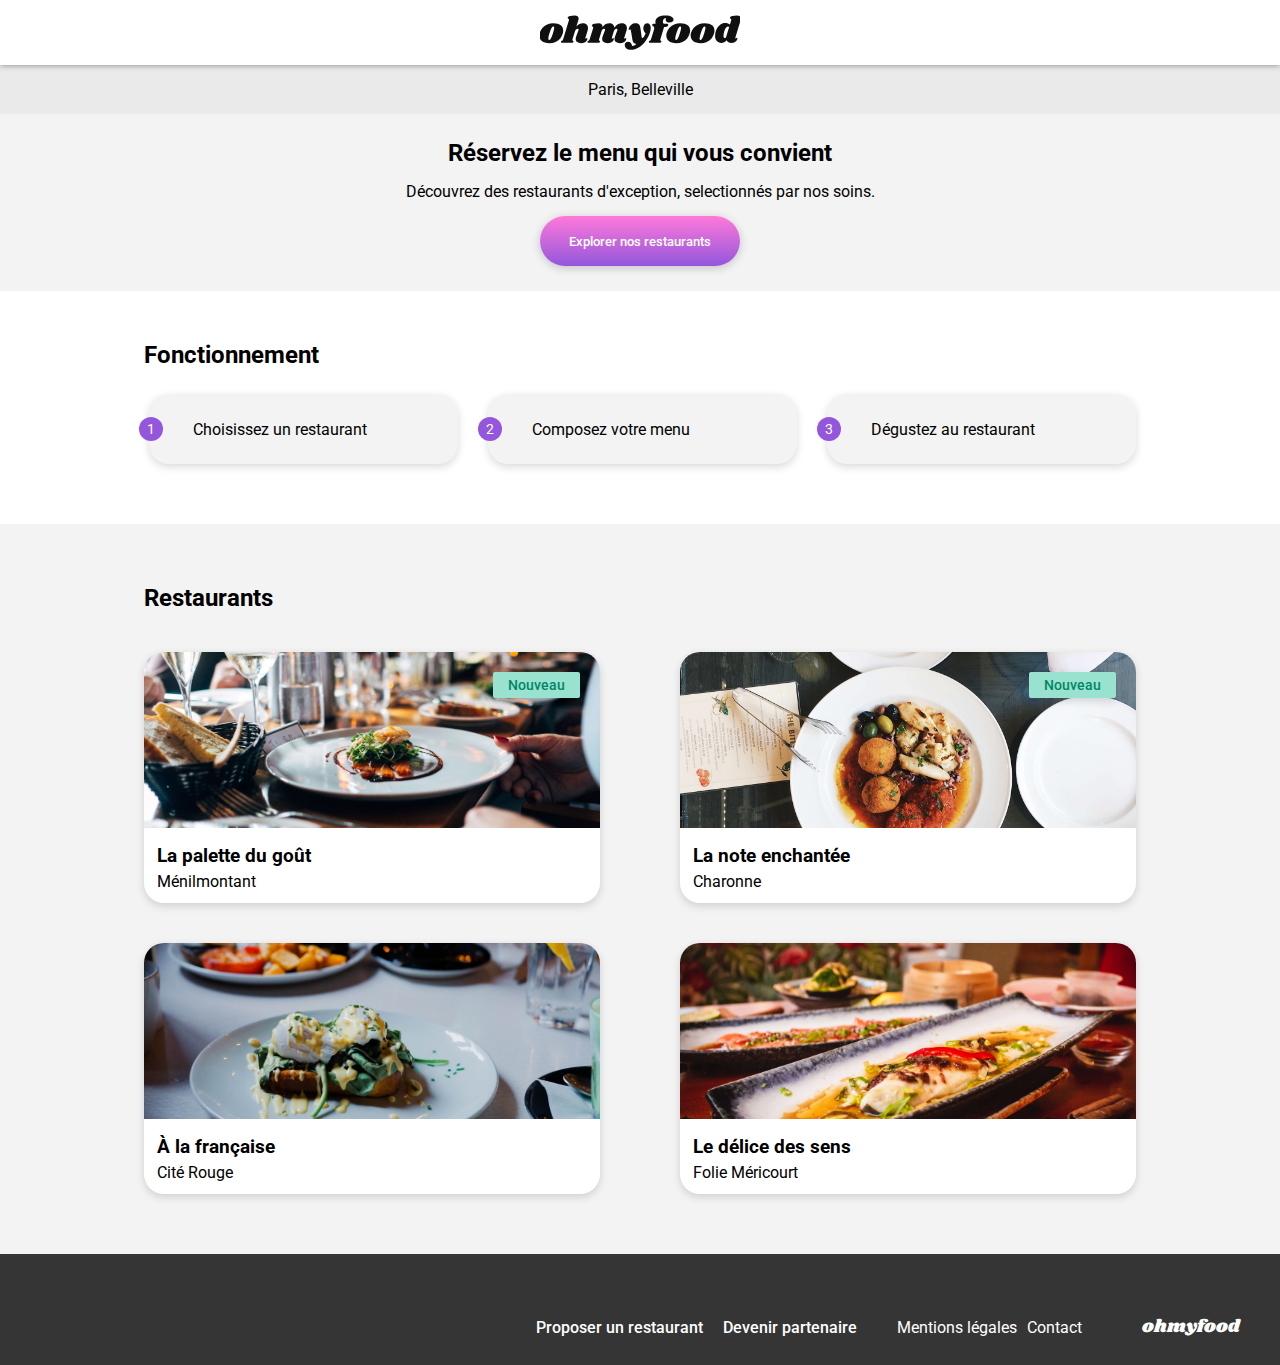
==== index.html @ 6a89c832 "progress on restaurant's page - Integrated menu - Integrated menu checkbox + animation - Integrated " ====
<!DOCTYPE html>
<html lang="fr" title="Ohmyfood">
    <head>
        <meta charset="utf-8">
        <title>ohmyfood</title>
        <meta name="viewport" content="width=device-width, initial-scale=1">
        <link href="https://fonts.googleapis.com/css2?family=Roboto:wght@100;400;700&family=Shrikhand&display=swap" rel="stylesheet">
        <link rel="stylesheet" href="https://cdnjs.cloudflare.com/ajax/libs/font-awesome/6.2.1/css/all.min.css"
        integrity="sha512-MV7K8+y+gLIBoVD59lQIYicR65iaqukzvf/nwasF0nqhPay5w/9lJmVM2hMDcnK1OnMGCdVK+iQrJ7lzPJQd1w=="
        crossorigin="anonymous" referrerpolicy="no-referrer" />
        <link rel="stylesheet" href="assets/css/homepage_style.css">
    </head>

    <body>
        <header class="header">
            <div class="header__logoContainer">
                <img class="header__logo" src="assets/images/logo/ohmyfood@2x.svg">
            </div>
            <p class="header__location"><i class="fa-solid fa-location-dot"></i> Paris, Belleville</p>
        </header>
        <main>
            <section class="onboarding">
                <h2>Réservez le menu qui vous convient</h2>
                <p>Découvrez des restaurants d'exception, selectionnés par nos soins.</p>
                <button>Explorer nos restaurants</button>
            </section>
            <section class="tutorial">
                <h2>Fonctionnement</h2>
                <div class="tutorial__cardContainer">
                    <div class="tutorial__card">
                        <span><p>1</p></span>
                        <i class="tutorial__card__icon fa-solid fa-mobile-screen-button"></i>Choisissez un restaurant
                    </div>
                    <div class="tutorial__card">
                        <span><p>2</p></span>
                        <i class="tutorial__card__icon fa-solid fa-list"></i>Composez votre menu
                    </div>
                    <div class="tutorial__card">
                        <span><p>3</p></span>
                        <i class="tutorial__card__icon fa-solid fa-store tutorial__card__icon--color"></i>Dégustez au restaurant
                    </div>
                </div>
            </section>
            <section class="restaurants">
                <div class="restaurants__main">
                    <h2>Restaurants</h2>
                    <div class="restaurants__cardContainer">
                        <article class="restaurants__card">
                            <a href="restaurant-palette-du-goût.html">
                                <span class="restaurants__card__new"><p>Nouveau</p></span>
                                <img src="assets/images/restaurants/jay-wennington-N_Y88TWmGwA-unsplash.jpg" alt="">
                                <div class="restaurants__card__content">
                                    <h3>La palette du goût</h3>
                                    <p>Ménilmontant</p>
                                </div>                   
                        </a>
                        <div class="restaurants__card__heart">
                            <span class="restaurants__card__heart__outline fa-regular fa-heart"></span>
                            <span class="restaurants__card__heart__filled fa-solid fa-heart"></span>
                        </div>  
                        </article>
                        <article class="restaurants__card">
                            <a href="#">
                                <span class="restaurants__card__new"><p>Nouveau</p></span>
                                <img src="assets/images/restaurants/stil-u2Lp8tXIcjw-unsplash.jpg" alt="">
                                <div class="restaurants__card__content">
                                    <h3>La note enchantée</h3>
                                    <p>Charonne</p>
                                </div>
                            </a>
                            <div class="restaurants__card__heart">
                                <span class="restaurants__card__heart__outline fa-regular fa-heart"></span>
                                <span class="restaurants__card__heart__filled fa-solid fa-heart"></span>
                            </div>                        
                        </article>
                        <article class="restaurants__card">
                            <a href="#">
                                <img src="assets/images/restaurants/toa-heftiba-DQKerTsQwi0-unsplash.jpg" alt="">
                                <div class="restaurants__card__content">
                                    <h3>À la française</h3>
                                    <p>Cité Rouge</p>
                                </div>
                            </a>
                            <div class="restaurants__card__heart">
                                <span class="restaurants__card__heart__outline fa-regular fa-heart"></span>
                                <span class="restaurants__card__heart__filled fa-solid fa-heart"></span>
                            </div>                        
                        </article>
                        <article class="restaurants__card">
                            <a href="#">
                                    <img src="assets/images/restaurants/louis-hansel-shotsoflouis-qNBGVyOCY8Q-unsplash.jpg" alt="">
                                    <div class="restaurants__card__content">
                                        <h3>Le délice des sens</h3>
                                        <p>Folie Méricourt</p>
                                    </div>
                                </a>
                                <div class="restaurants__card__heart">
                                    <span class="restaurants__card__heart__outline fa-regular fa-heart"></span>
                                    <span class="restaurants__card__heart__filled fa-solid fa-heart"></span>
                                </div>
                        </article>
                    </div>
                </div>
            </section>
            <footer class="footer">
                <h3>ohmyfood</h3>
                <div class="footer__textContainer">
                    <p class="p--heavier"><i class="fa-solid fa-utensils"></i>Proposer un restaurant</p>
                    <p class="p--heavier"><i class="fa-solid fa-handshake-angle"></i>Devenir partenaire</p>
                </div>
                <div class="footer__textContainer">
                    <p>Mentions légales</p>
                    <p>Contact</p>
                </div>
            </footer>
        </main>
    </body>
</html>
---- assets/css/homepage_style.css ----
* {
  margin: 0px;
  padding: 0px;
  font-family: "Roboto", sans-serif;
  scroll-behavior: smooth;
}

a {
  text-decoration: none;
  color: black;
}

.header {
  background: #eaeaea;
}
.header__logoContainer {
  display: flex;
  justify-content: center;
  width: 100%;
  background: white;
  filter: drop-shadow(0px 0px 3px gray);
}
.header__logo {
  object-fit: cover;
  padding: 15px 0px;
  width: 200px;
  height: 35px;
}
.header__location {
  width: 100%;
  padding: 15px 0px;
  font-size: 16px;
  text-align: center;
}
.header__image {
  width: 100%;
  height: 250px;
  object-fit: cover;
}

.footer {
  display: flex;
  flex-direction: column;
  justify-content: flex-start;
  align-items: flex-start;
  padding: 20px;
  gap: 5px;
  background-color: #353535;
  color: white;
}
.footer h3 {
  font-family: "Shrikhand", serif;
  font-size: 18px;
  font-weight: 100;
}
.footer__textContainer {
  display: flex;
  flex-direction: column;
  gap: 5px;
}
.footer p {
  font-size: 16px;
  margin-bottom: 5px;
}
.footer .p--heavier {
  font-weight: 500;
}
.footer .fa-solid {
  width: 20px;
  font-size: 16px;
  margin-right: 10px;
}
@media screen and (min-width: 1024px) {
  .footer {
    flex-direction: row;
    justify-content: flex-end;
    align-items: center;
    padding-top: 60px;
    gap: 40px;
  }
  .footer h3 {
    order: 1;
    padding: 0px 20px 5px 20px;
  }
  .footer__textContainer {
    display: flex;
    flex-direction: row;
    gap: 10px;
  }
}

.onboarding {
  display: flex;
  flex-direction: column;
  justify-content: center;
  align-items: center;
  padding: 25px;
  gap: 15px;
  text-align: center;
  background: #F3F3F3;
}

button {
  user-select: none;
  height: 50px;
  width: 200px;
  color: white;
  font-weight: 500;
  background: linear-gradient(0deg, #9356DC 0%, #FF79DA 100%);
  box-shadow: 0px 2px 10px 0px rgba(0, 0, 0, 0.2);
  border: none;
  border-radius: 50px;
  transition: all 0.3s ease-in-out;
}
button:hover {
  filter: brightness(110%);
  box-shadow: 0px 4px 5px 2px rgba(0, 0, 0, 0.2);
}

.tutorial {
  display: flex;
  flex-direction: column;
  justify-content: center;
  align-items: flex-start;
  padding: 20px;
  margin-top: 30px;
  gap: 25px;
}
.tutorial__card {
  width: 100%;
  height: 70px;
  border-radius: 20px;
  animation-name: animation-slideFromLeft;
  animation-duration: 2s;
  display: flex;
  flex-direction: row;
  justify-content: flex-start;
  align-items: center;
  margin-left: 5px;
  gap: 10px;
  background-color: #F3F3F3;
  box-shadow: 0px 3px 8px 0px rgba(0, 0, 0, 0.15);
}
@keyframes animation-slideFromLeft {
  0% {
    transform: translateX(-200px);
    opacity: 0;
  }
  50% {
    transform: translateX(0px);
  }
  100% {
    opacity: 1;
  }
}
.tutorial__card span {
  transform: translate(-10px, 0px);
  background-color: #9356DC;
  width: 24px;
  height: 24px;
  border-radius: 100px;
}
.tutorial__card p {
  position: absolute;
  transform: translate(8px, 4px);
  font-size: 14px;
  color: white;
}
.tutorial__card__icon {
  color: grey;
}
.tutorial__card__icon--color {
  color: #9356DC;
}
.tutorial__cardContainer {
  display: flex;
  flex-direction: column;
  justify-content: center;
  align-items: flex-start;
  width: 100%;
  gap: 25px;
}
@media screen and (min-width: 1024px) {
  .tutorial {
    justify-content: center;
    align-items: center;
  }
  .tutorial h2 {
    width: 80%;
  }
  .tutorial__cardContainer {
    flex-direction: row;
    width: 80%;
  }
}

.restaurants {
  display: flex;
  flex-direction: column;
  justify-content: center;
  padding: 60px 20px;
  gap: 20px;
  margin-top: 40px;
  background-color: #F3F3F3;
}
.restaurants__cardContainer {
  display: flex;
  flex-direction: column;
  justify-content: center;
  margin-top: 20px;
  gap: 18px;
}
.restaurants__card {
  width: 100%;
  height: 70px;
  border-radius: 20px;
  display: flex;
  flex-direction: row;
  height: 251px;
  background-color: white;
  box-shadow: 0px 3px 8px 0px rgba(0, 0, 0, 0.15);
}
.restaurants__card a {
  width: 100%;
}
.restaurants__card img {
  object-fit: cover;
  border-radius: 20px 20px 0 0;
  height: 70%;
  width: 100%;
  transition: all 0.3s;
}
.restaurants__card__content {
  display: flex;
  flex-direction: column;
  justify-content: flex-start;
  gap: 5px;
  padding: 13px;
}
.restaurants__card__heart {
  position: relative;
  height: 50px;
  font-size: 25px;
  text-align: center;
  right: 55px;
  top: 190px;
}
.restaurants__card__heart__outline {
  position: absolute;
  width: 50px;
  top: 12px;
  left: 0;
  opacity: 1;
  transition: opacity 1s;
}
.restaurants__card__heart__filled {
  position: absolute;
  width: 50px;
  top: 12px;
  left: 0;
  background: linear-gradient(0deg, #FF79DA 0%, #9356DC 100%);
  background-clip: text;
  -webkit-background-clip: text;
  -webkit-text-fill-color: transparent;
  opacity: 0;
  transition: opacity 0.5s;
}
.restaurants__card__heart:hover .restaurants__card__heart__outline {
  opacity: 0;
}
.restaurants__card__heart:hover .restaurants__card__heart__filled {
  opacity: 1;
}
.restaurants__card__new {
  position: relative;
  display: flex;
  justify-content: flex-end;
  top: 20px;
  right: 20px;
  width: 100%;
  height: 0px;
}
.restaurants__card__new p {
  padding: 5px 15px;
  position: absolute;
  font-size: 14px;
  font-weight: 500;
  border-radius: 2px;
  color: #008766;
  background-color: #99E2D0;
  box-shadow: 0px 3px 8px 0px rgba(0, 0, 0, 0.15);
}
@media screen and (min-width: 1024px) {
  .restaurants {
    align-items: center;
  }
  .restaurants__main {
    display: flex;
    flex-direction: column;
    align-items: center;
    width: 100%;
    gap: 20px;
  }
  .restaurants h2 {
    width: 80%;
  }
  .restaurants__cardContainer {
    display: grid;
    grid-template-columns: 1fr 1fr;
    grid-template-rows: 251px 251px;
    gap: 40px 80px;
    width: 80%;
  }
}/*# sourceMappingURL=homepage_style.css.map */
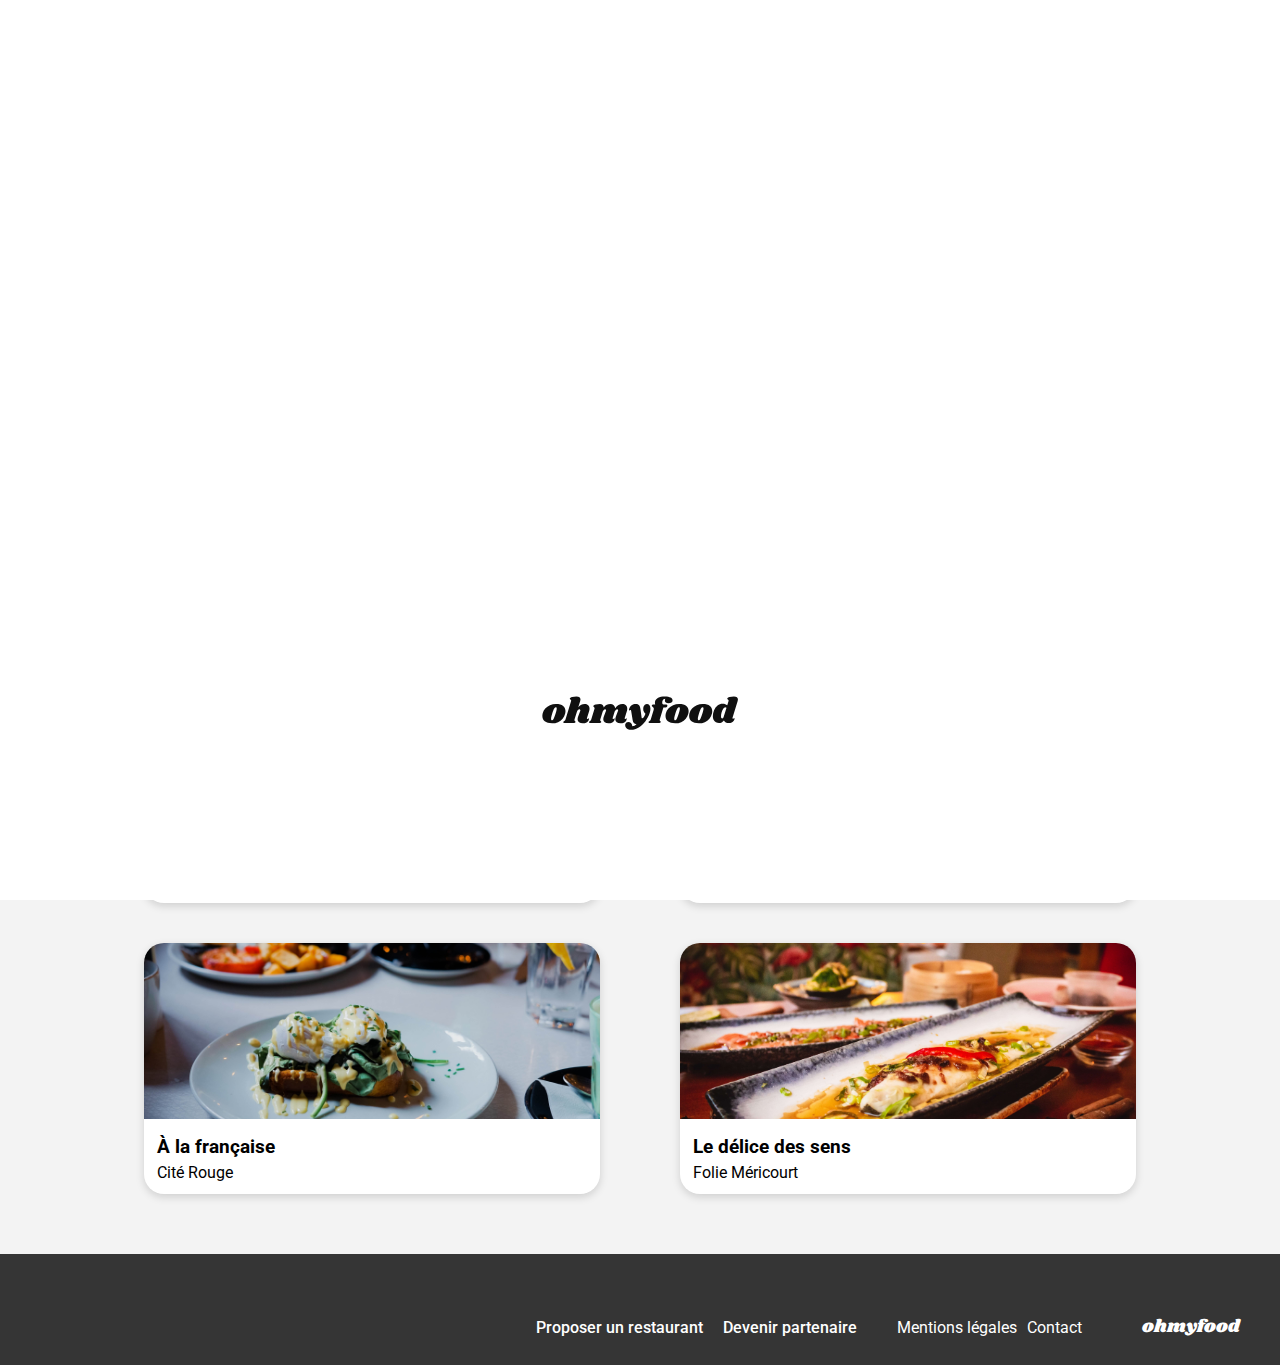
==== commit e6836ae8: "added loader on homepage" ====
--- a/index.html
+++ b/index.html
@@ -12,13 +12,19 @@
     </head>
 
     <body>
+        <div class="loader">
+            <i class="fa-solid fa-circle-notch loader__icon"></i>
+            <i class="fa-solid fa-utensils loader__icon loader__icon--little"></i>
+            <img class="loader__logo" src="assets/images/logo/ohmyfood@2x.svg">
+        </div>
         <header class="header">
             <div class="header__logoContainer">
-                <img class="header__logo" src="assets/images/logo/ohmyfood@2x.svg">
+                <img class="header__logo" src="assets/images/logo/ohmyfood@2x.svg" alt="Le Logo Ohmyfood">
             </div>
             <p class="header__location"><i class="fa-solid fa-location-dot"></i> Paris, Belleville</p>
         </header>
         <main>
+            
             <section class="onboarding">
                 <h2>Réservez le menu qui vous convient</h2>
                 <p>Découvrez des restaurants d'exception, selectionnés par nos soins.</p>
@@ -46,9 +52,10 @@
                     <h2>Restaurants</h2>
                     <div class="restaurants__cardContainer">
                         <article class="restaurants__card">
-                            <a href="restaurant-palette-du-goût.html">
-                                <span class="restaurants__card__new"><p>Nouveau</p></span>
-                                <img src="assets/images/restaurants/jay-wennington-N_Y88TWmGwA-unsplash.jpg" alt="">
+                            <a href="restaurant-la-palette-du-gout.html">
+                                <div class="restaurants__card__new"><p>Nouveau</p></div>
+                                <img src="assets/images/restaurants/jay-wennington-N_Y88TWmGwA-unsplash.jpg"  
+                                alt="Un plat minimaliste au menu de la palette du goût">
                                 <div class="restaurants__card__content">
                                     <h3>La palette du goût</h3>
                                     <p>Ménilmontant</p>
@@ -60,9 +67,9 @@
                         </div>  
                         </article>
                         <article class="restaurants__card">
-                            <a href="#">
-                                <span class="restaurants__card__new"><p>Nouveau</p></span>
-                                <img src="assets/images/restaurants/stil-u2Lp8tXIcjw-unsplash.jpg" alt="">
+                            <a href="restaurant-la-note-enchantee.html">
+                                <div class="restaurants__card__new"><p>Nouveau</p></div>
+                                <img src="assets/images/restaurants/stil-u2Lp8tXIcjw-unsplash.jpg" alt="Un plat au menu de La Note Enchantée">
                                 <div class="restaurants__card__content">
                                     <h3>La note enchantée</h3>
                                     <p>Charonne</p>
@@ -74,8 +81,8 @@
                             </div>                        
                         </article>
                         <article class="restaurants__card">
-                            <a href="#">
-                                <img src="assets/images/restaurants/toa-heftiba-DQKerTsQwi0-unsplash.jpg" alt="">
+                            <a href="restaurant-a-la-francaise.html">
+                                <img src="assets/images/restaurants/toa-heftiba-DQKerTsQwi0-unsplash.jpg" alt="Une entrée servie au restaurant À la française">
                                 <div class="restaurants__card__content">
                                     <h3>À la française</h3>
                                     <p>Cité Rouge</p>
@@ -87,8 +94,8 @@
                             </div>                        
                         </article>
                         <article class="restaurants__card">
-                            <a href="#">
-                                    <img src="assets/images/restaurants/louis-hansel-shotsoflouis-qNBGVyOCY8Q-unsplash.jpg" alt="">
+                            <a href="restaurant-le-delice-des-sens.html">
+                                    <img src="assets/images/restaurants/louis-hansel-shotsoflouis-qNBGVyOCY8Q-unsplash.jpg" alt="Un plat de poisson du Délice des Sens">
                                     <div class="restaurants__card__content">
                                         <h3>Le délice des sens</h3>
                                         <p>Folie Méricourt</p>
@@ -103,6 +110,7 @@
                 </div>
             </section>
             <footer class="footer">
+                <!-- <img src="assets/images/logo/ohmyfoodwhite.svg" alt="Le logo Ohmyfood"> -->
                 <h3>ohmyfood</h3>
                 <div class="footer__textContainer">
                     <p class="p--heavier"><i class="fa-solid fa-utensils"></i>Proposer un restaurant</p>
--- a/assets/css/homepage_style.css
+++ b/assets/css/homepage_style.css
@@ -10,9 +10,6 @@
   color: black;
 }
 
-.header {
-  background: #eaeaea;
-}
 .header__logoContainer {
   display: flex;
   justify-content: center;
@@ -31,11 +28,23 @@
   padding: 15px 0px;
   font-size: 16px;
   text-align: center;
+  background: #eaeaea;
 }
 .header__image {
   width: 100%;
   height: 250px;
   object-fit: cover;
+}
+.header__return {
+  position: absolute;
+  font-size: 25px;
+  left: 20px;
+  top: 20px;
+}
+@media screen and (min-width: 1024px) {
+  .header__image {
+    height: 400px;
+  }
 }
 
 .footer {
@@ -86,6 +95,79 @@
     display: flex;
     flex-direction: row;
     gap: 10px;
+  }
+}
+
+.loader {
+  display: flex;
+  opacity: 1;
+  z-index: 1;
+  pointer-events: all;
+  flex-direction: column;
+  justify-content: center;
+  align-items: center;
+  width: 100%;
+  height: 100%;
+  background: white;
+  position: fixed;
+  bottom: 0;
+  animation-name: animation-loader;
+  animation-duration: 4s;
+  animation-fill-mode: forwards;
+}
+.loader__icon {
+  font-size: 250px;
+  color: #9356DC;
+  position: absolute;
+  animation-name: animation-loader-circle;
+  animation-duration: 3s;
+  animation-fill-mode: forwards;
+}
+.loader__icon--little {
+  font-size: 100px;
+  color: #9356DC;
+  animation-name: animation-loader-circle-little;
+  animation-duration: 3s;
+  animation-fill-mode: forwards;
+}
+.loader__logo {
+  position: absolute;
+  bottom: 170px;
+}
+@keyframes animation-loader {
+  0% {
+    opacity: 1;
+  }
+  80% {
+    opacity: 1;
+  }
+  100% {
+    opacity: 0;
+  }
+}
+@keyframes animation-loader-circle {
+  0% {
+    transform: rotate(0deg);
+  }
+  60% {
+    transform: rotate(270deg);
+    color: #FF79DA;
+  }
+  100% {
+    transform: rotate(90deg);
+    color: #99E2D0;
+  }
+}
+@keyframes animation-loader-circle-little {
+  0% {
+    transform: rotate(359deg);
+  }
+  50% {
+    color: #FF79DA;
+  }
+  100% {
+    color: #99E2D0;
+    transform: rotate(0deg);
   }
 }
 
@@ -132,6 +214,9 @@
   border-radius: 20px;
   animation-name: animation-slideFromLeft;
   animation-duration: 2s;
+  animation-fill-mode: forwards;
+  animation-delay: 4s;
+  opacity: 0;
   display: flex;
   flex-direction: row;
   justify-content: flex-start;
